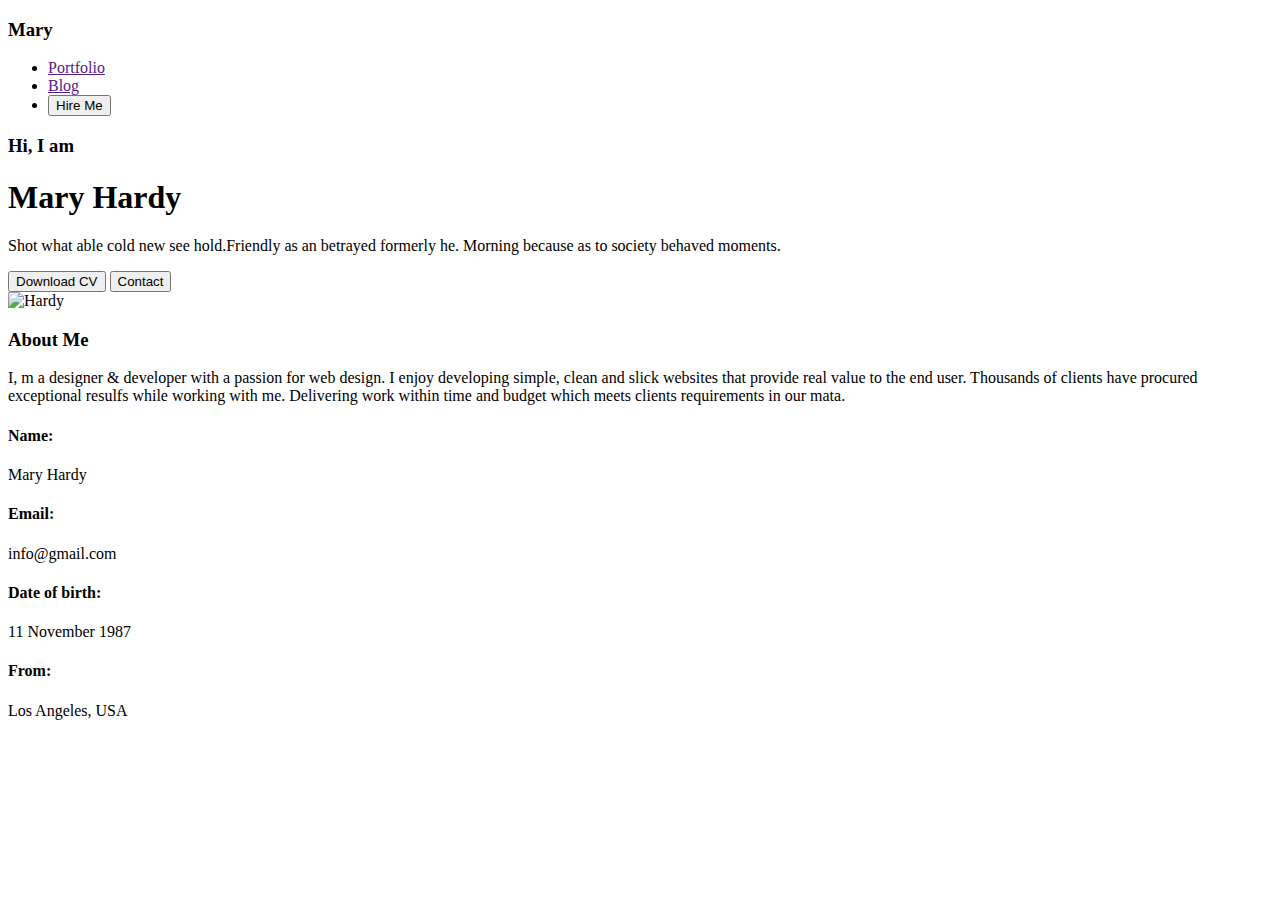
==== index.html @ e44c08f7 "About info added" ====
<!DOCTYPE html>
<html lang="en">
  <head>
    <meta charset="UTF-8" />
    <meta name="viewport" content="width=device-width, initial-scale=1.0" />
    <title>PortFolio</title>
    <link rel="preconnect" href="https://fonts.googleapis.com" />
    <link rel="preconnect" href="https://fonts.gstatic.com" crossorigin />
    <link
      href="https://fonts.googleapis.com/css2?family=Open+Sans:wght@400;700;800&display=swap"
      rel="stylesheet"
    />
    <link rel="stylesheet" href="../Port-folio/styles/portfolio.css" />
  </head>
  <body>
    <header class="header">
      <nav>
        <h3 class="nav-title">Ma<span class="text-primary">r</span>y</h3>
        <ul>
          <li><a href="">Portfolio</a></li>
          <li><a href="">Blog</a></li>
          <li><button class="btn-primary">Hire Me</button></li>
        </ul>
      </nav>
      <div class="banner">
        <div class="banner-content">
          <h3 class="banner-greeting">Hi, I am</h3>
          <h1 class="banner-heading">Mary Hardy</h1>
          <p class="banner-description">
            Shot what able cold new see hold.Friendly as an betrayed formerly
            he. Morning because as to society behaved moments.
          </p>
          <button class="btn-primary">Download CV</button>
          <button class="btn-primary">Contact</button>
        </div>
        <img
          class="profile-pic"
          src="../Port-folio/images/images/hardy.png"
          alt="Hardy"
        />
      </div>
    </header>
    <main>
      <section class="about">
        <h3 class="section-title">About Me</h3>
        <p class="section-description">
          I, m a designer & developer with a passion for web design. I enjoy
          developing simple, clean and slick websites that provide real value to
          the end user. Thousands of clients have procured exceptional resulfs
          while working with me. Delivering work within time and budget which
          meets clients requirements in our mata.
        </p>
        <div class="about-info-container">
          <!--.about-info*4>h4.info-title+p.info-description-->
          <div class="about-info">
            <h4 class="info-title">Name: </h4>
            <p class="info-description">Mary Hardy</p>
          </div>
          <div class="about-info">
            <h4 class="info-title">Email:</h4>
            <p class="info-description">info@gmail.com</p>
          </div>
          <div class="about-info">
            <h4 class="info-title">Date of birth:</h4>
            <p class="info-description">11 November 1987</p>
          </div>
          <div class="about-info">
            <h4 class="info-title">From:</h4>
            <p class="info-description">Los Angeles, USA</p>
          </div>
        </div>
      </section>
    </main>
    <footer></footer>
  </body>
</html>
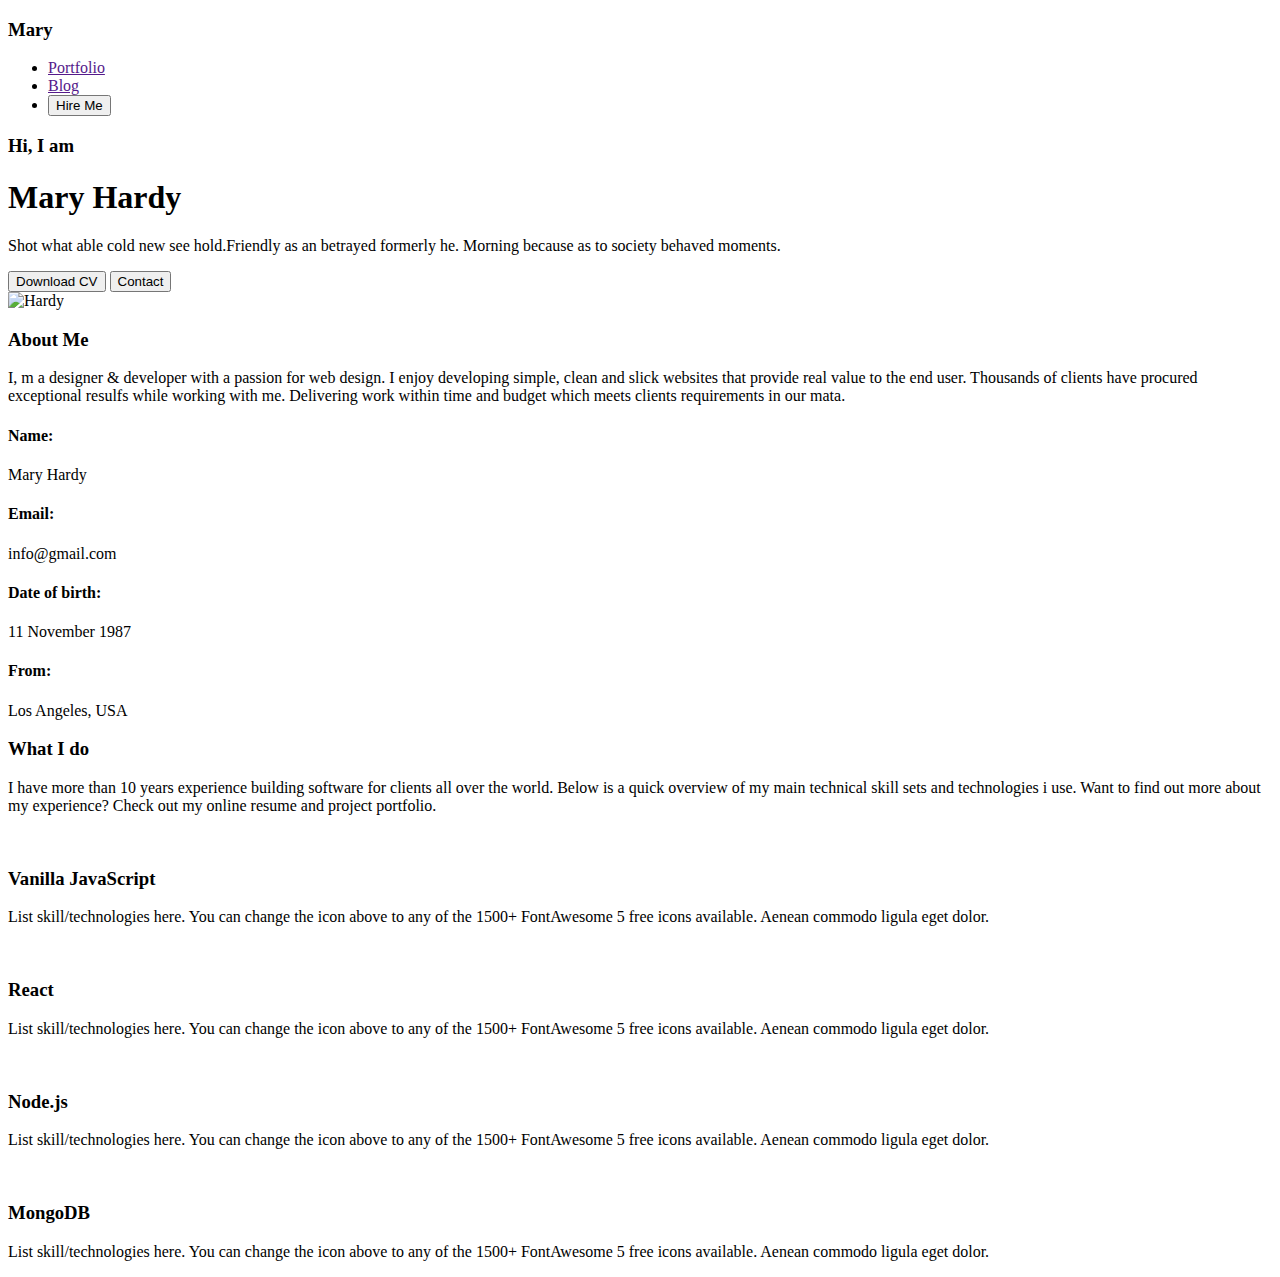
==== commit 98e51654: "What i do added" ====
--- a/index.html
+++ b/index.html
@@ -70,6 +70,33 @@
           </div>
         </div>
       </section>
+      <!--What i do section start-->
+      <section>
+        <h3 class="section-title">What I do</h3>
+        <p  id="what-i-do-description" class="section-description">I have more than 10 years experience building software for clients all over the world. Below is a quick overview of my main technical skill sets and technologies i use. Want to find out more about my experience? Check out my online resume and project portfolio.</p>
+        <div class="skills-container">
+          <div class="skill">
+            <img src="../Port-folio/images/images/icons/js.png " alt="">
+            <h3 class="skill-title">Vanilla JavaScript</h3>
+            <p class="skill-description">List skill/technologies here. You can change the icon above to any of the 1500+ FontAwesome 5 free icons available. Aenean commodo ligula eget dolor. </p>
+          </div>
+          <div class="skill">
+            <img src="../Port-folio/images/images/icons/react.png" alt="">
+            <h3 class="skill-title">React</h3>
+            <p class="skill-description">List skill/technologies here. You can change the icon above to any of the 1500+ FontAwesome 5 free icons available. Aenean commodo ligula eget dolor.</p>
+          </div>
+          <div class="skill">
+            <img src="../Port-folio/images/images/icons/nodejs.png" alt="">
+            <h3 class="skill-title">Node.js</h3>
+            <p class="skill-description">List skill/technologies here. You can change the icon above to any of the 1500+ FontAwesome 5 free icons available. Aenean commodo ligula eget dolor.    </p>
+          </div>
+          <div class="skill">
+            <img src="../Port-folio/images/images/icons/mongo.png" alt="">
+            <h3 class="skill-title">MongoDB</h3>
+            <p class="skill-description">List skill/technologies here. You can change the icon above to any of the 1500+ FontAwesome 5 free icons available. Aenean commodo ligula eget dolor.</p>
+          </div>
+        </div>
+      </section>
     </main>
     <footer></footer>
   </body>
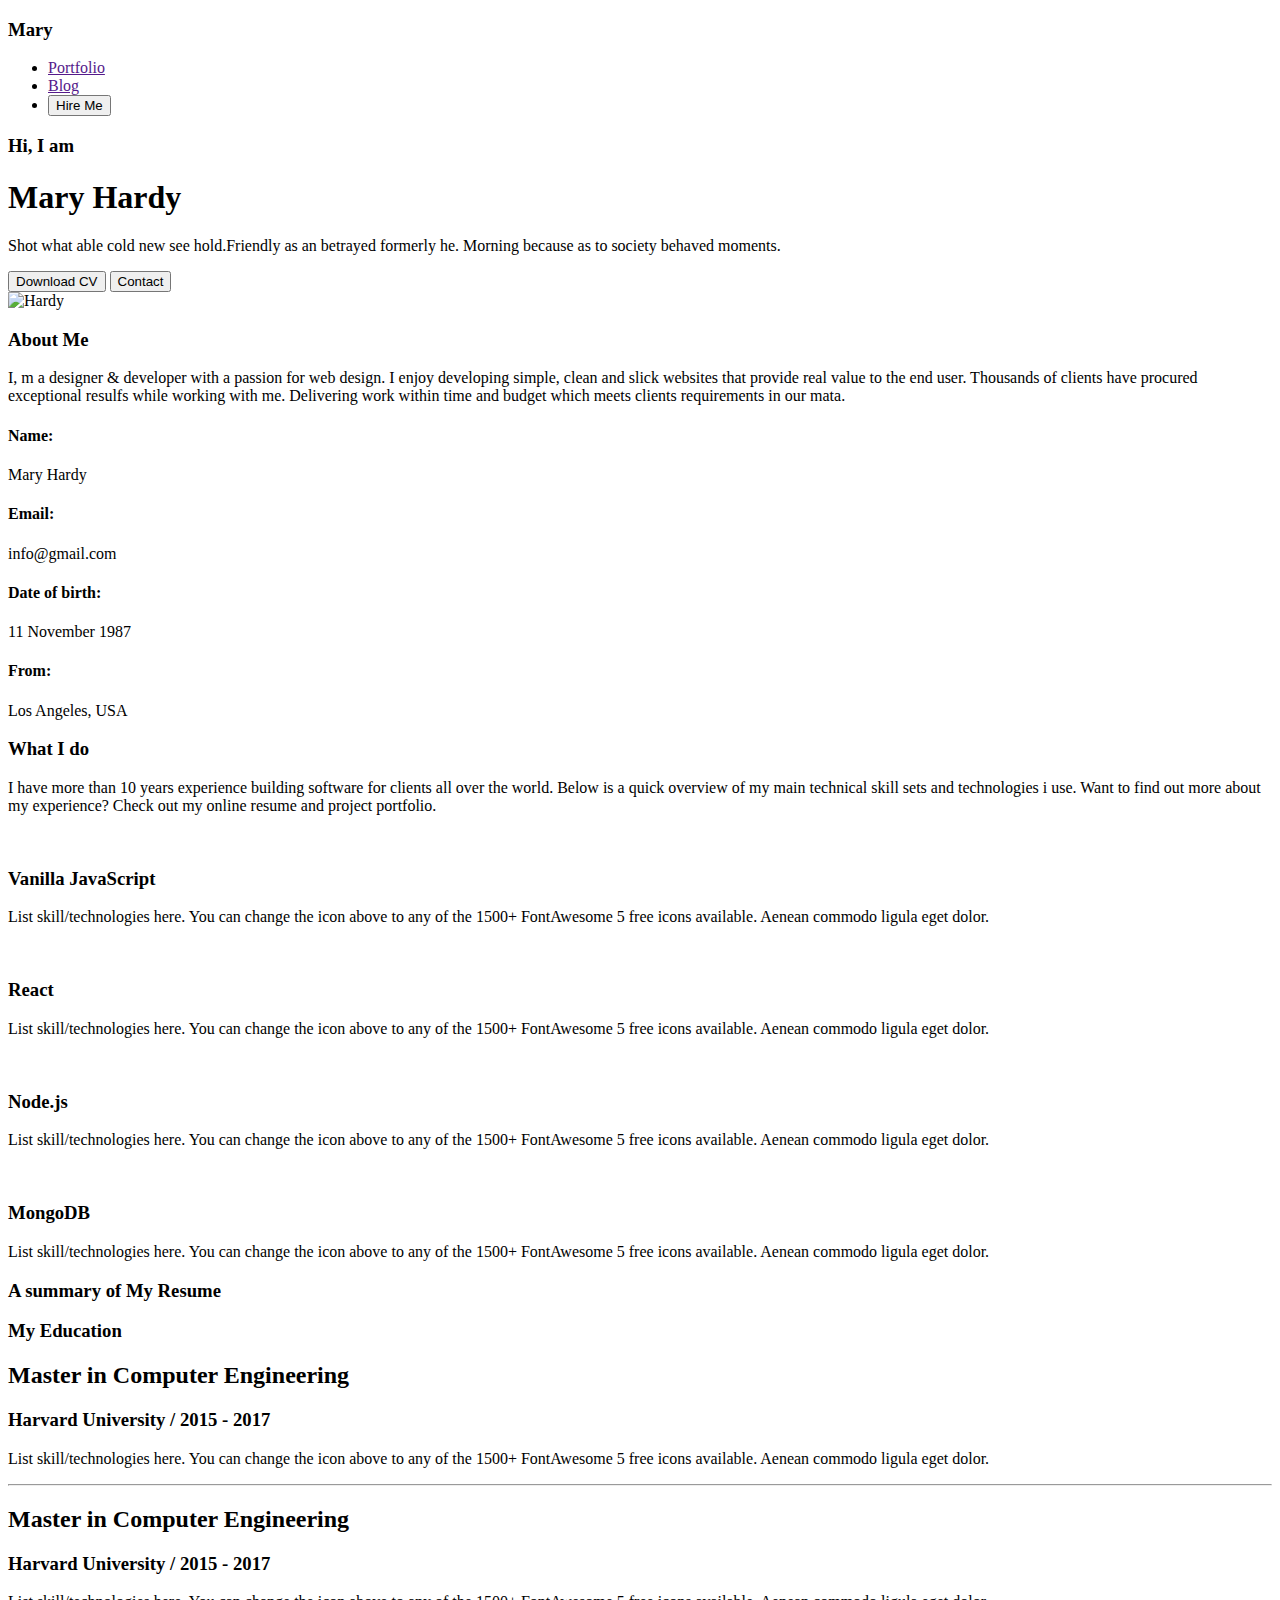
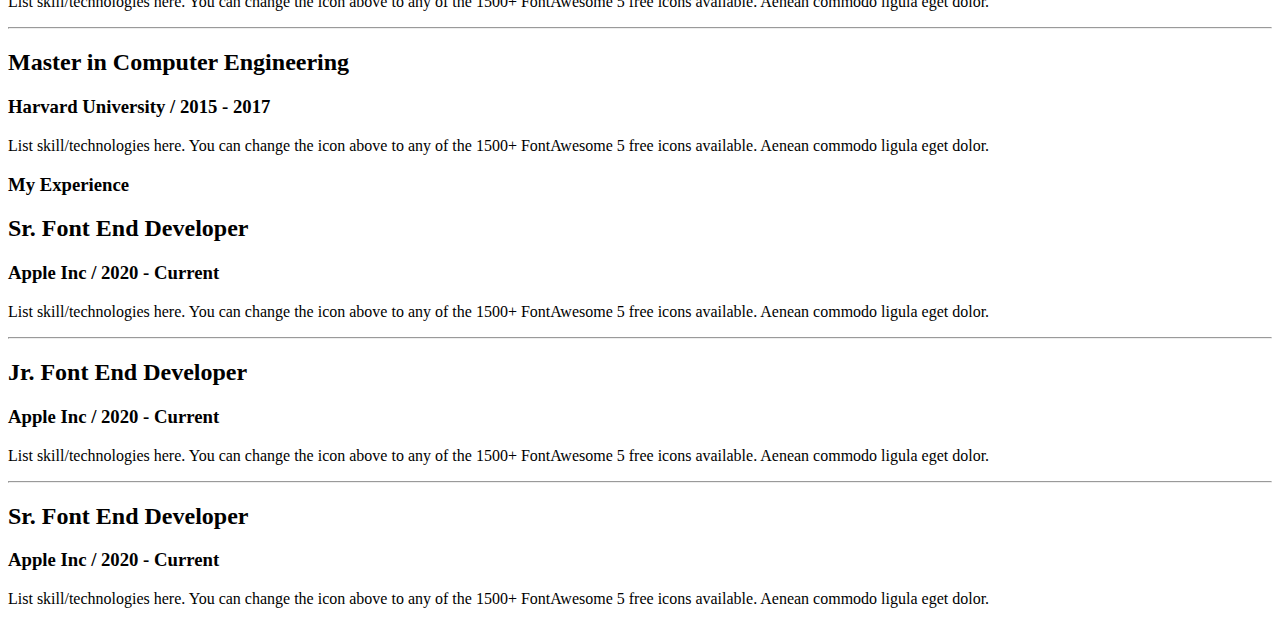
==== commit a45fa4d3: "Resume Section Added" ====
--- a/index.html
+++ b/index.html
@@ -53,7 +53,7 @@
         <div class="about-info-container">
           <!--.about-info*4>h4.info-title+p.info-description-->
           <div class="about-info">
-            <h4 class="info-title">Name: </h4>
+            <h4 class="info-title">Name:</h4>
             <p class="info-description">Mary Hardy</p>
           </div>
           <div class="about-info">
@@ -73,29 +73,106 @@
       <!--What i do section start-->
       <section>
         <h3 class="section-title">What I do</h3>
-        <p  id="what-i-do-description" class="section-description">I have more than 10 years experience building software for clients all over the world. Below is a quick overview of my main technical skill sets and technologies i use. Want to find out more about my experience? Check out my online resume and project portfolio.</p>
+        <p id="what-i-do-description" class="section-description">
+          I have more than 10 years experience building software for clients all
+          over the world. Below is a quick overview of my main technical skill
+          sets and technologies i use. Want to find out more about my
+          experience? Check out my online resume and project portfolio.
+        </p>
         <div class="skills-container">
           <div class="skill">
-            <img src="../Port-folio/images/images/icons/js.png " alt="">
+            <img src="../Port-folio/images/images/icons/js.png " alt="" />
             <h3 class="skill-title">Vanilla JavaScript</h3>
-            <p class="skill-description">List skill/technologies here. You can change the icon above to any of the 1500+ FontAwesome 5 free icons available. Aenean commodo ligula eget dolor. </p>
+            <p class="skill-description">
+              List skill/technologies here. You can change the icon above to any
+              of the 1500+ FontAwesome 5 free icons available. Aenean commodo
+              ligula eget dolor.
+            </p>
           </div>
           <div class="skill">
-            <img src="../Port-folio/images/images/icons/react.png" alt="">
+            <img src="../Port-folio/images/images/icons/react.png" alt="" />
             <h3 class="skill-title">React</h3>
-            <p class="skill-description">List skill/technologies here. You can change the icon above to any of the 1500+ FontAwesome 5 free icons available. Aenean commodo ligula eget dolor.</p>
+            <p class="skill-description">
+              List skill/technologies here. You can change the icon above to any
+              of the 1500+ FontAwesome 5 free icons available. Aenean commodo
+              ligula eget dolor.
+            </p>
           </div>
           <div class="skill">
-            <img src="../Port-folio/images/images/icons/nodejs.png" alt="">
+            <img src="../Port-folio/images/images/icons/nodejs.png" alt="" />
             <h3 class="skill-title">Node.js</h3>
-            <p class="skill-description">List skill/technologies here. You can change the icon above to any of the 1500+ FontAwesome 5 free icons available. Aenean commodo ligula eget dolor.    </p>
+            <p class="skill-description">
+              List skill/technologies here. You can change the icon above to any
+              of the 1500+ FontAwesome 5 free icons available. Aenean commodo
+              ligula eget dolor.
+            </p>
           </div>
           <div class="skill">
-            <img src="../Port-folio/images/images/icons/mongo.png" alt="">
+            <img src="../Port-folio/images/images/icons/mongo.png" alt="" />
             <h3 class="skill-title">MongoDB</h3>
-            <p class="skill-description">List skill/technologies here. You can change the icon above to any of the 1500+ FontAwesome 5 free icons available. Aenean commodo ligula eget dolor.</p>
+            <p class="skill-description">
+              List skill/technologies here. You can change the icon above to any
+              of the 1500+ FontAwesome 5 free icons available. Aenean commodo
+              ligula eget dolor.
+            </p>
           </div>
         </div>
+      </section>
+      <!--Resume Section-->
+      <section>
+        <h3 class="section-title">A summary of My Resume</h3>
+
+        <div class="resume-container">
+          <div class="resume-column">
+            <h3 class="resume-column-title">My Education</h3>
+
+            <div class="resume-item">
+              <h2 class="resume-item-title">Master in Computer Engineering</h2>
+              <h3 class="resume-item-institute">Harvard University / 2015 - 2017</h3>
+              <p class="resume-item-description">List skill/technologies here. You can change the icon above 
+                to any of the 1500+ FontAwesome 5 free icons available. Aenean commodo ligula eget dolor.</p>
+            </div>
+            <hr />
+            <div class="resume-item">
+              <h2 class="resume-item-title">Master in Computer Engineering</h2>
+              <h3 class="resume-item-institute">Harvard University / 2015 - 2017</h3>
+              <p class="resume-item-description">List skill/technologies here. You can change the icon above 
+                to any of the 1500+ FontAwesome 5 free icons available. Aenean commodo ligula eget dolor.</p>
+            </div>
+            <hr />
+            <div class="resume-item">
+              <h2 class="resume-item-title">Master in Computer Engineering</h2>
+              <h3 class="resume-item-institute">Harvard University / 2015 - 2017</h3>
+              <p class="resume-item-description">List skill/technologies here. You can change the icon above 
+                to any of the 1500+ FontAwesome 5 free icons available. Aenean commodo ligula eget dolor.</p>
+            </div>
+          </div>
+
+          <div class="resume-column">
+            <h3 class="resume-column-title">My Experience</h3>
+            <div class="resume-item">
+            <h2 class="resume-item-title">Sr. Font End Developer</h2>
+            <h3 class="resume-item-institute">Apple Inc / 2020 - Current</h3>
+            <p class="resume-item-description">List skill/technologies here. You can change the icon above 
+              to any of the 1500+ FontAwesome 5 free icons available. Aenean commodo ligula eget dolor.</p>
+            </div>
+          </div>
+          <hr />
+          <div class="resume-item">
+            <h2 class="resume-item-title">Jr. Font End Developer</h2>
+            <h3 class="resume-item-institute">Apple Inc / 2020 - Current</h3>
+            <p class="resume-item-description">List skill/technologies here. You can change the icon above 
+              to any of the 1500+ FontAwesome 5 free icons available. Aenean commodo ligula eget dolor.</p>
+            </div>
+            <hr>
+            <div class="resume-item">
+              <h2 class="resume-item-title">Sr. Font End Developer</h2>
+              <h3 class="resume-item-institute">Apple Inc / 2020 - Current</h3>
+              <p class="resume-item-description">List skill/technologies here. You can change the icon above 
+                to any of the 1500+ FontAwesome 5 free icons available. Aenean commodo ligula eget dolor.</p>
+              </div>
+           
+          </div>
       </section>
     </main>
     <footer></footer>
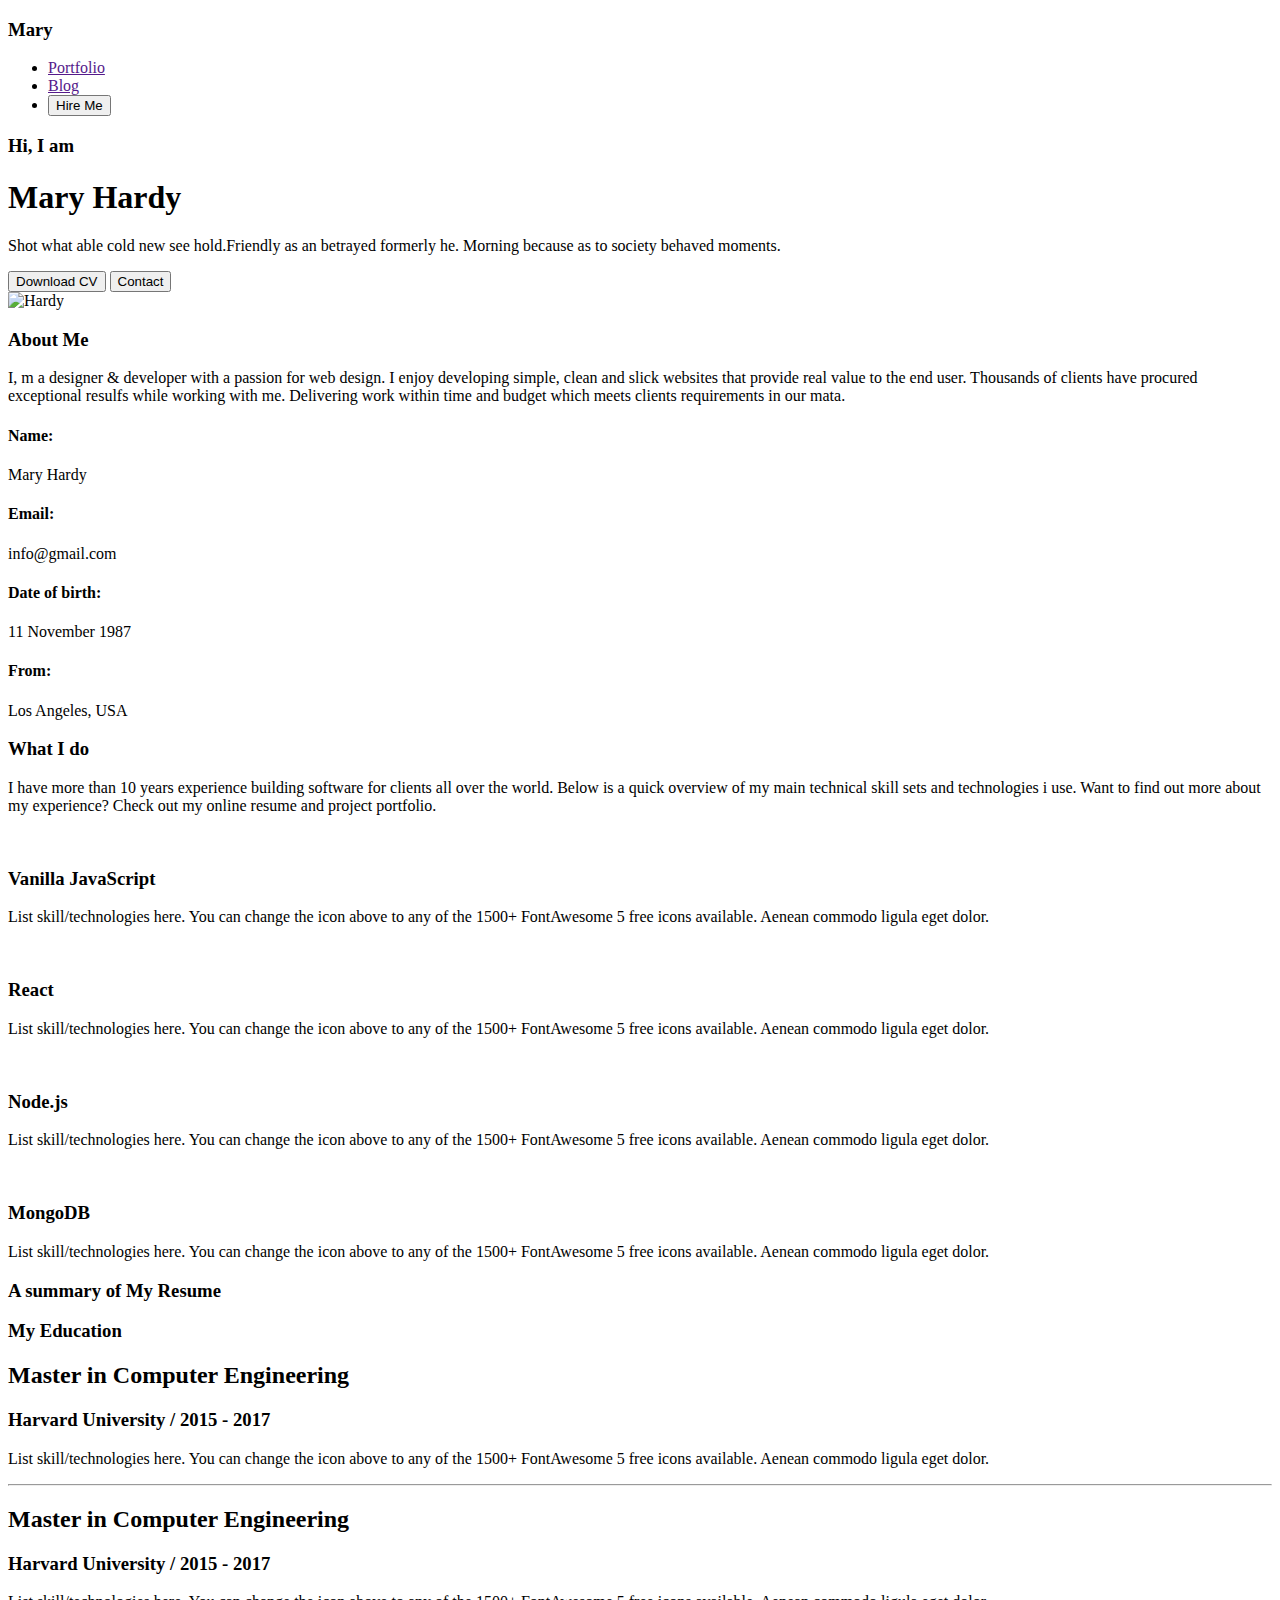
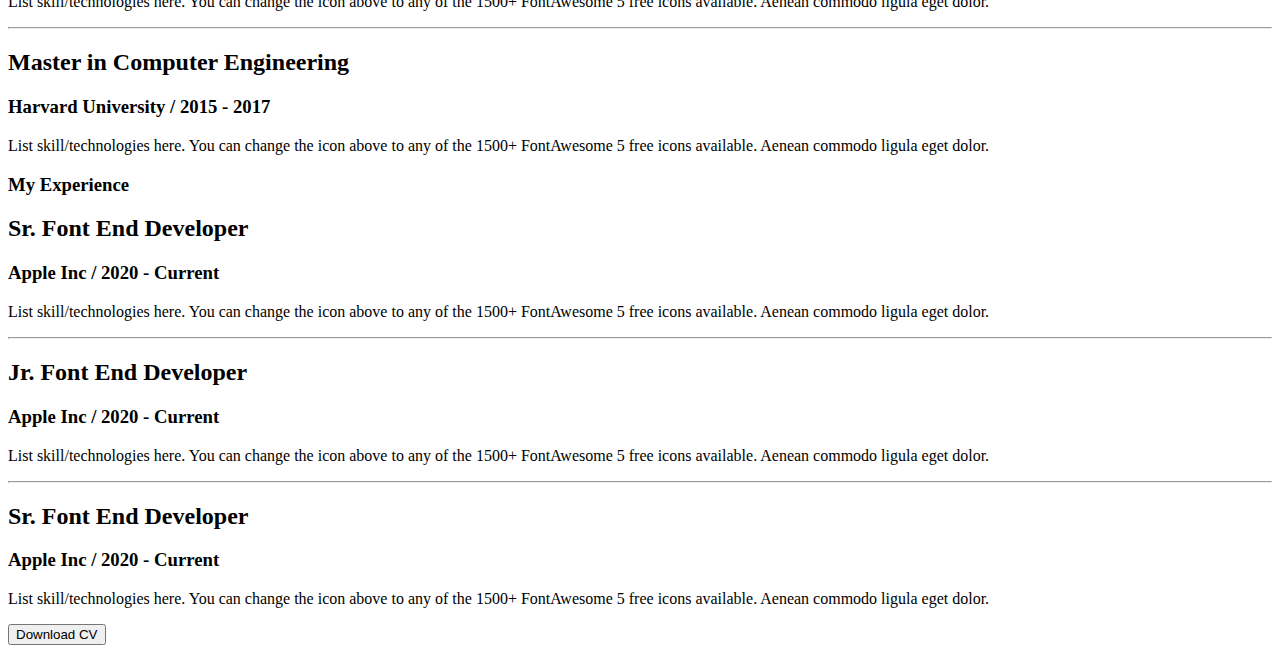
==== commit 3a628bcb: "finished the resume section" ====
--- a/index.html
+++ b/index.html
@@ -128,51 +128,78 @@
 
             <div class="resume-item">
               <h2 class="resume-item-title">Master in Computer Engineering</h2>
-              <h3 class="resume-item-institute">Harvard University / 2015 - 2017</h3>
-              <p class="resume-item-description">List skill/technologies here. You can change the icon above 
-                to any of the 1500+ FontAwesome 5 free icons available. Aenean commodo ligula eget dolor.</p>
+              <h3 class="resume-item-institute">
+                Harvard University / 2015 - 2017
+              </h3>
+              <p class="resume-item-description">
+                List skill/technologies here. You can change the icon above to
+                any of the 1500+ FontAwesome 5 free icons available. Aenean
+                commodo ligula eget dolor.
+              </p>
             </div>
             <hr />
             <div class="resume-item">
               <h2 class="resume-item-title">Master in Computer Engineering</h2>
-              <h3 class="resume-item-institute">Harvard University / 2015 - 2017</h3>
-              <p class="resume-item-description">List skill/technologies here. You can change the icon above 
-                to any of the 1500+ FontAwesome 5 free icons available. Aenean commodo ligula eget dolor.</p>
+              <h3 class="resume-item-institute">
+                Harvard University / 2015 - 2017
+              </h3>
+              <p class="resume-item-description">
+                List skill/technologies here. You can change the icon above to
+                any of the 1500+ FontAwesome 5 free icons available. Aenean
+                commodo ligula eget dolor.
+              </p>
             </div>
             <hr />
             <div class="resume-item">
               <h2 class="resume-item-title">Master in Computer Engineering</h2>
-              <h3 class="resume-item-institute">Harvard University / 2015 - 2017</h3>
-              <p class="resume-item-description">List skill/technologies here. You can change the icon above 
-                to any of the 1500+ FontAwesome 5 free icons available. Aenean commodo ligula eget dolor.</p>
+              <h3 class="resume-item-institute">
+                Harvard University / 2015 - 2017
+              </h3>
+              <p class="resume-item-description">
+                List skill/technologies here. You can change the icon above to
+                any of the 1500+ FontAwesome 5 free icons available. Aenean
+                commodo ligula eget dolor.
+              </p>
             </div>
           </div>
 
           <div class="resume-column">
             <h3 class="resume-column-title">My Experience</h3>
             <div class="resume-item">
-            <h2 class="resume-item-title">Sr. Font End Developer</h2>
-            <h3 class="resume-item-institute">Apple Inc / 2020 - Current</h3>
-            <p class="resume-item-description">List skill/technologies here. You can change the icon above 
-              to any of the 1500+ FontAwesome 5 free icons available. Aenean commodo ligula eget dolor.</p>
-            </div>
-          </div>
-          <hr />
-          <div class="resume-item">
-            <h2 class="resume-item-title">Jr. Font End Developer</h2>
-            <h3 class="resume-item-institute">Apple Inc / 2020 - Current</h3>
-            <p class="resume-item-description">List skill/technologies here. You can change the icon above 
-              to any of the 1500+ FontAwesome 5 free icons available. Aenean commodo ligula eget dolor.</p>
-            </div>
-            <hr>
-            <div class="resume-item">
               <h2 class="resume-item-title">Sr. Font End Developer</h2>
               <h3 class="resume-item-institute">Apple Inc / 2020 - Current</h3>
-              <p class="resume-item-description">List skill/technologies here. You can change the icon above 
-                to any of the 1500+ FontAwesome 5 free icons available. Aenean commodo ligula eget dolor.</p>
-              </div>
-           
-          </div>
+              <p class="resume-item-description">
+                List skill/technologies here. You can change the icon above to
+                any of the 1500+ FontAwesome 5 free icons available. Aenean
+                commodo ligula eget dolor.
+              </p>
+            </div>
+
+            <hr />
+            <div class="resume-item">
+              <h2 class="resume-item-title">Jr. Font End Developer</h2>
+              <h3 class="resume-item-institute">Apple Inc / 2020 - Current</h3>
+              <p class="resume-item-description">
+                List skill/technologies here. You can change the icon above to
+                any of the 1500+ FontAwesome 5 free icons available. Aenean
+                commodo ligula eget dolor.
+              </p>
+            </div>
+            <hr />
+            <div class="resume-item">
+              <h2 class="resume-item-title">Sr. Font End Developer</h2>
+              <h3 class="resume-item-institute">Apple Inc / 2020 - Current</h3>
+              <p class="resume-item-description">
+                List skill/technologies here. You can change the icon above to
+                any of the 1500+ FontAwesome 5 free icons available. Aenean
+                commodo ligula eget dolor.
+              </p>
+            </div>
+          </div>
+        </div>
+        <div class="download-cv">
+          <button class="btn-primary">Download CV</button>
+        </div>
       </section>
     </main>
     <footer></footer>
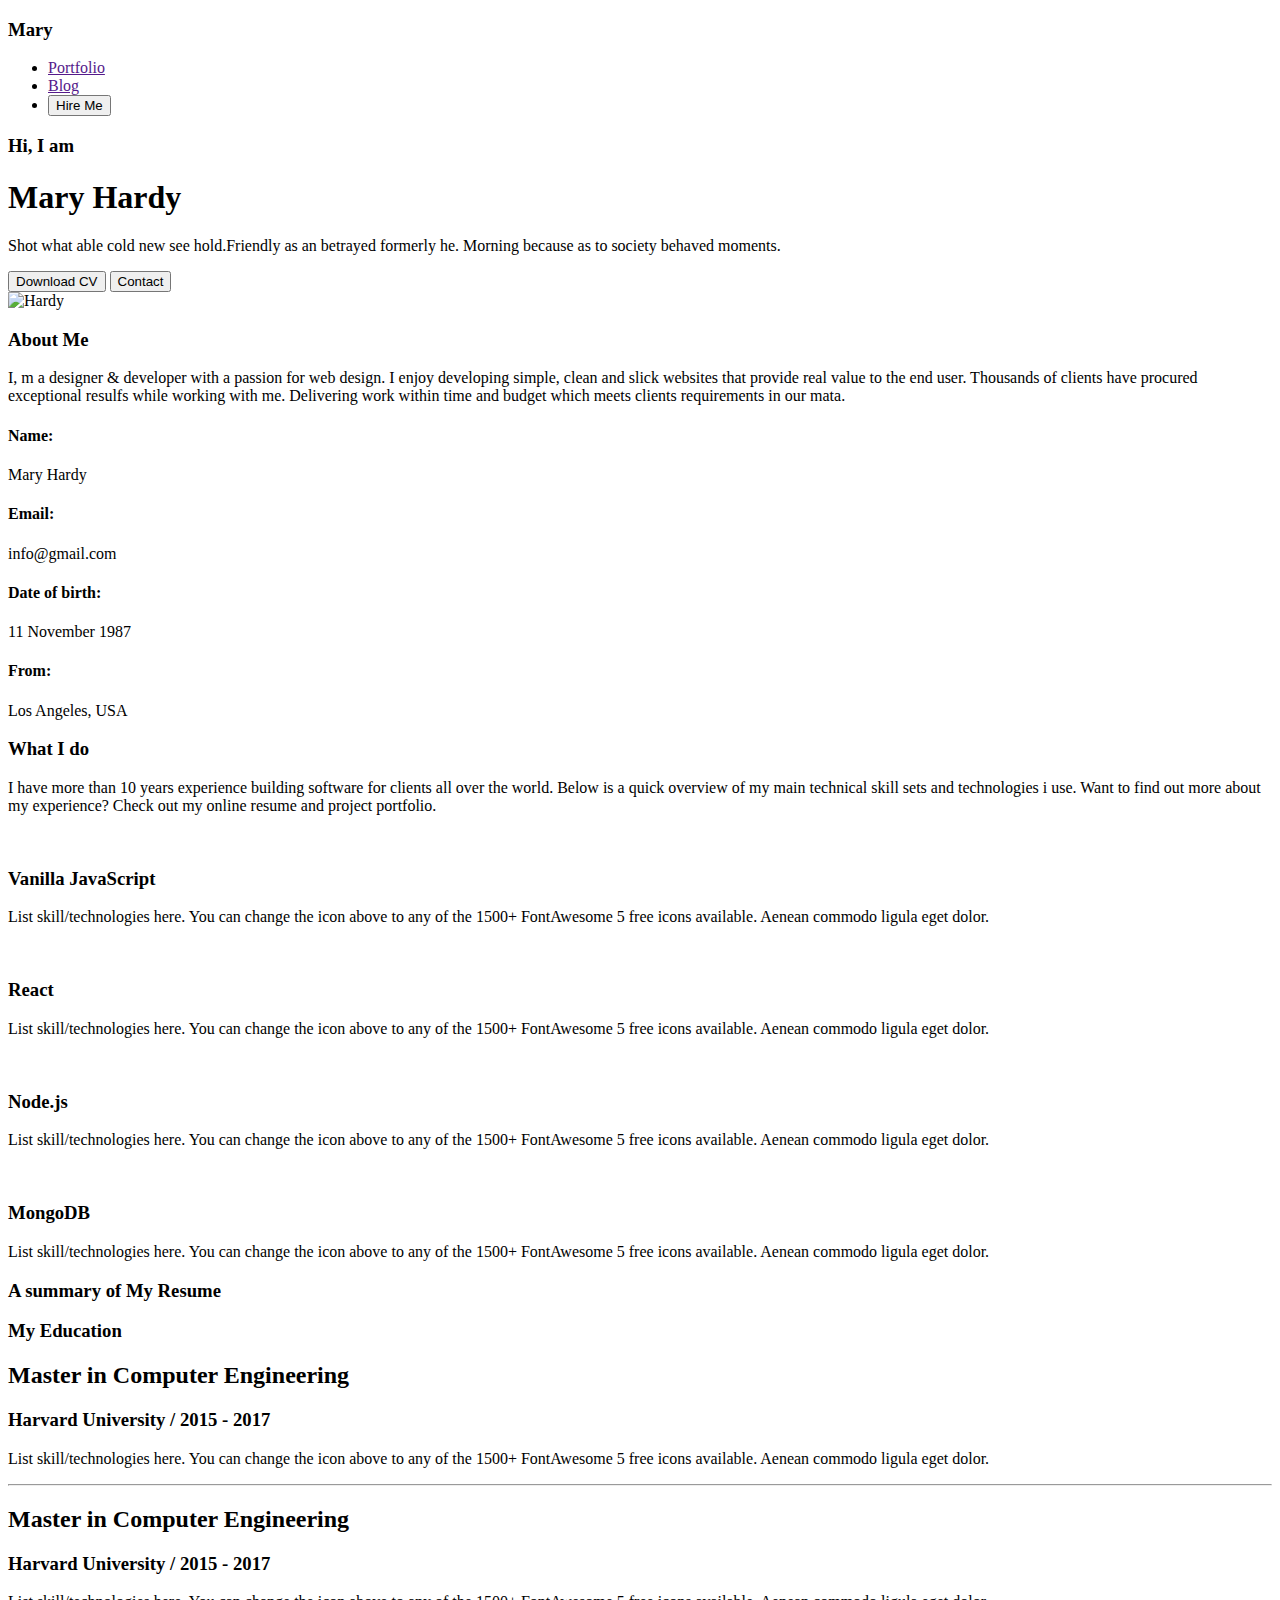
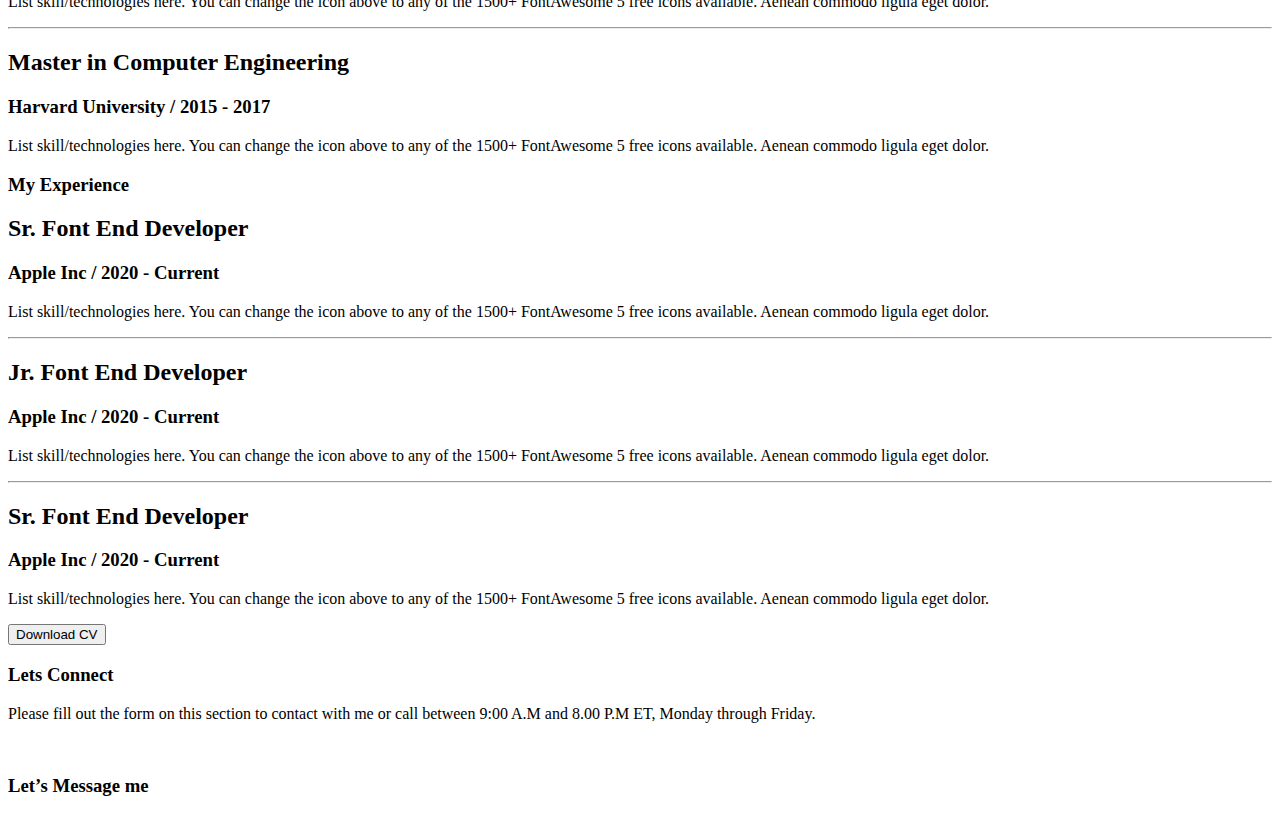
==== commit 591ea773: "Basic Footer Added" ====
--- a/index.html
+++ b/index.html
@@ -202,6 +202,20 @@
         </div>
       </section>
     </main>
-    <footer></footer>
+    <footer>
+      <div class="footer-column">
+        <h3 class="section-title">Lets Connect</h3>
+        <p class="section-description">Please fill out the form on this section to contact with me or call between 9:00 A.M and 8.00 P.M ET, Monday through Friday.</p>
+        <div class="social-links">
+          <a href="https://www.facebook.com"><img src="../Port-folio/images/images/icons/facebook.png" alt=""></a>
+          <a href="https://www.twitter.com"><img src="../Port-folio/images/images/icons/twitter.png" alt=""></a>
+          <a href="https://www.instagram.com"><img src="../Port-folio/images/images/icons/insta.png" alt=""></a>
+        </div>
+      </div>
+      <div class="footer-column">
+        <h3 class="section-title">Let’s Message me</h3>
+        
+      </div>
+    </footer>
   </body>
 </html>
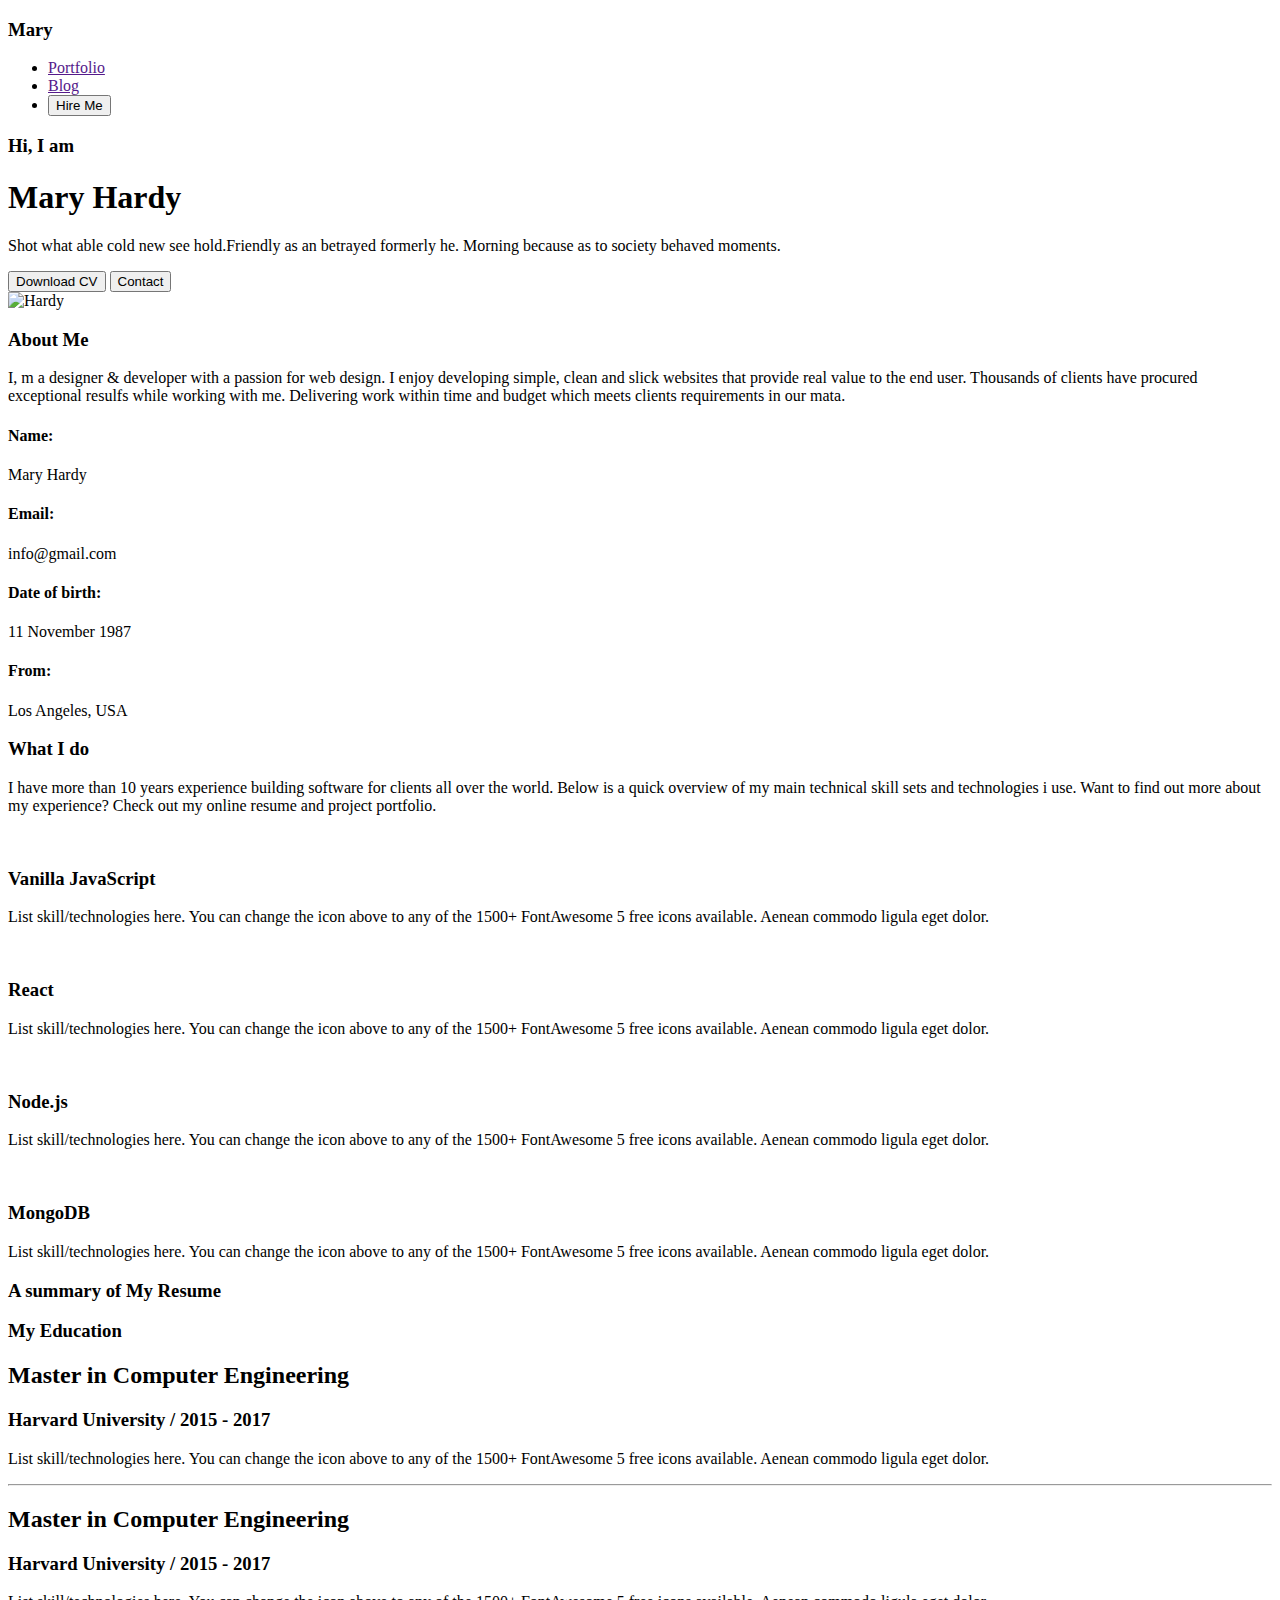
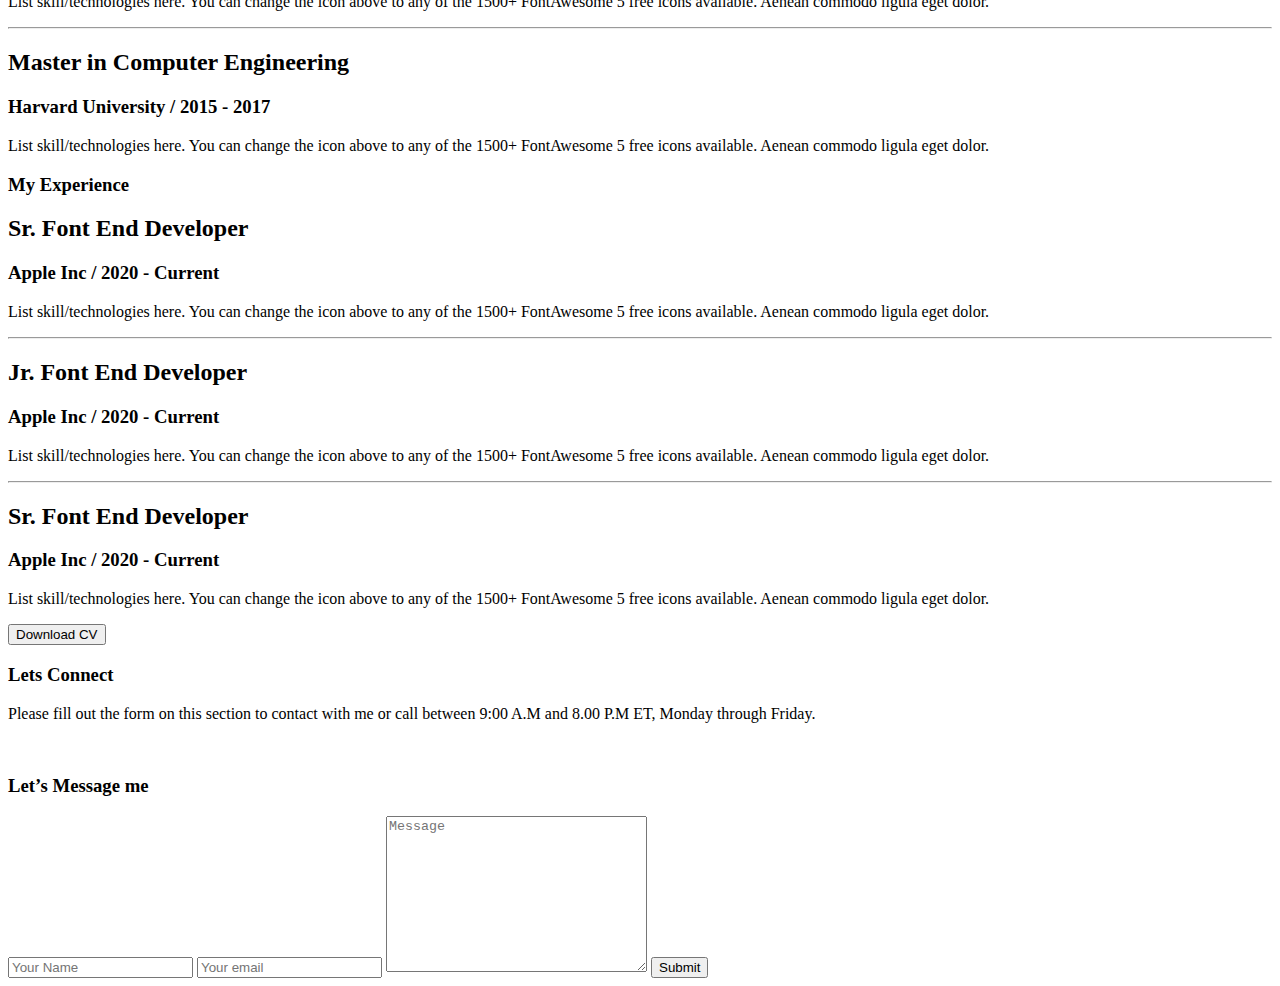
==== commit a329d4aa: "finished footer section with contact form" ====
--- a/index.html
+++ b/index.html
@@ -205,16 +205,30 @@
     <footer>
       <div class="footer-column">
         <h3 class="section-title">Lets Connect</h3>
-        <p class="section-description">Please fill out the form on this section to contact with me or call between 9:00 A.M and 8.00 P.M ET, Monday through Friday.</p>
+        <p class="section-description">
+          Please fill out the form on this section to contact with me or call
+          between 9:00 A.M and 8.00 P.M ET, Monday through Friday.
+        </p>
         <div class="social-links">
-          <a href="https://www.facebook.com"><img src="../Port-folio/images/images/icons/facebook.png" alt=""></a>
-          <a href="https://www.twitter.com"><img src="../Port-folio/images/images/icons/twitter.png" alt=""></a>
-          <a href="https://www.instagram.com"><img src="../Port-folio/images/images/icons/insta.png" alt=""></a>
+          <a href="https://www.facebook.com"
+            ><img src="../Port-folio/images/images/icons/facebook.png" alt=""
+          /></a>
+          <a href="https://www.twitter.com"
+            ><img src="../Port-folio/images/images/icons/twitter.png" alt=""
+          /></a>
+          <a href="https://www.instagram.com"
+            ><img src="../Port-folio/images/images/icons/insta.png" alt=""
+          /></a>
         </div>
       </div>
       <div class="footer-column">
         <h3 class="section-title">Let’s Message me</h3>
-        
+        <form class="contact">
+          <input type="text" placeholder="Your Name">
+          <input type="email" placeholder="Your email">
+          <textarea name="" id="" cols="30" rows="10" placeholder="Message" ></textarea>
+          <button class="btn-primary">Submit</button>
+        </form>
       </div>
     </footer>
   </body>
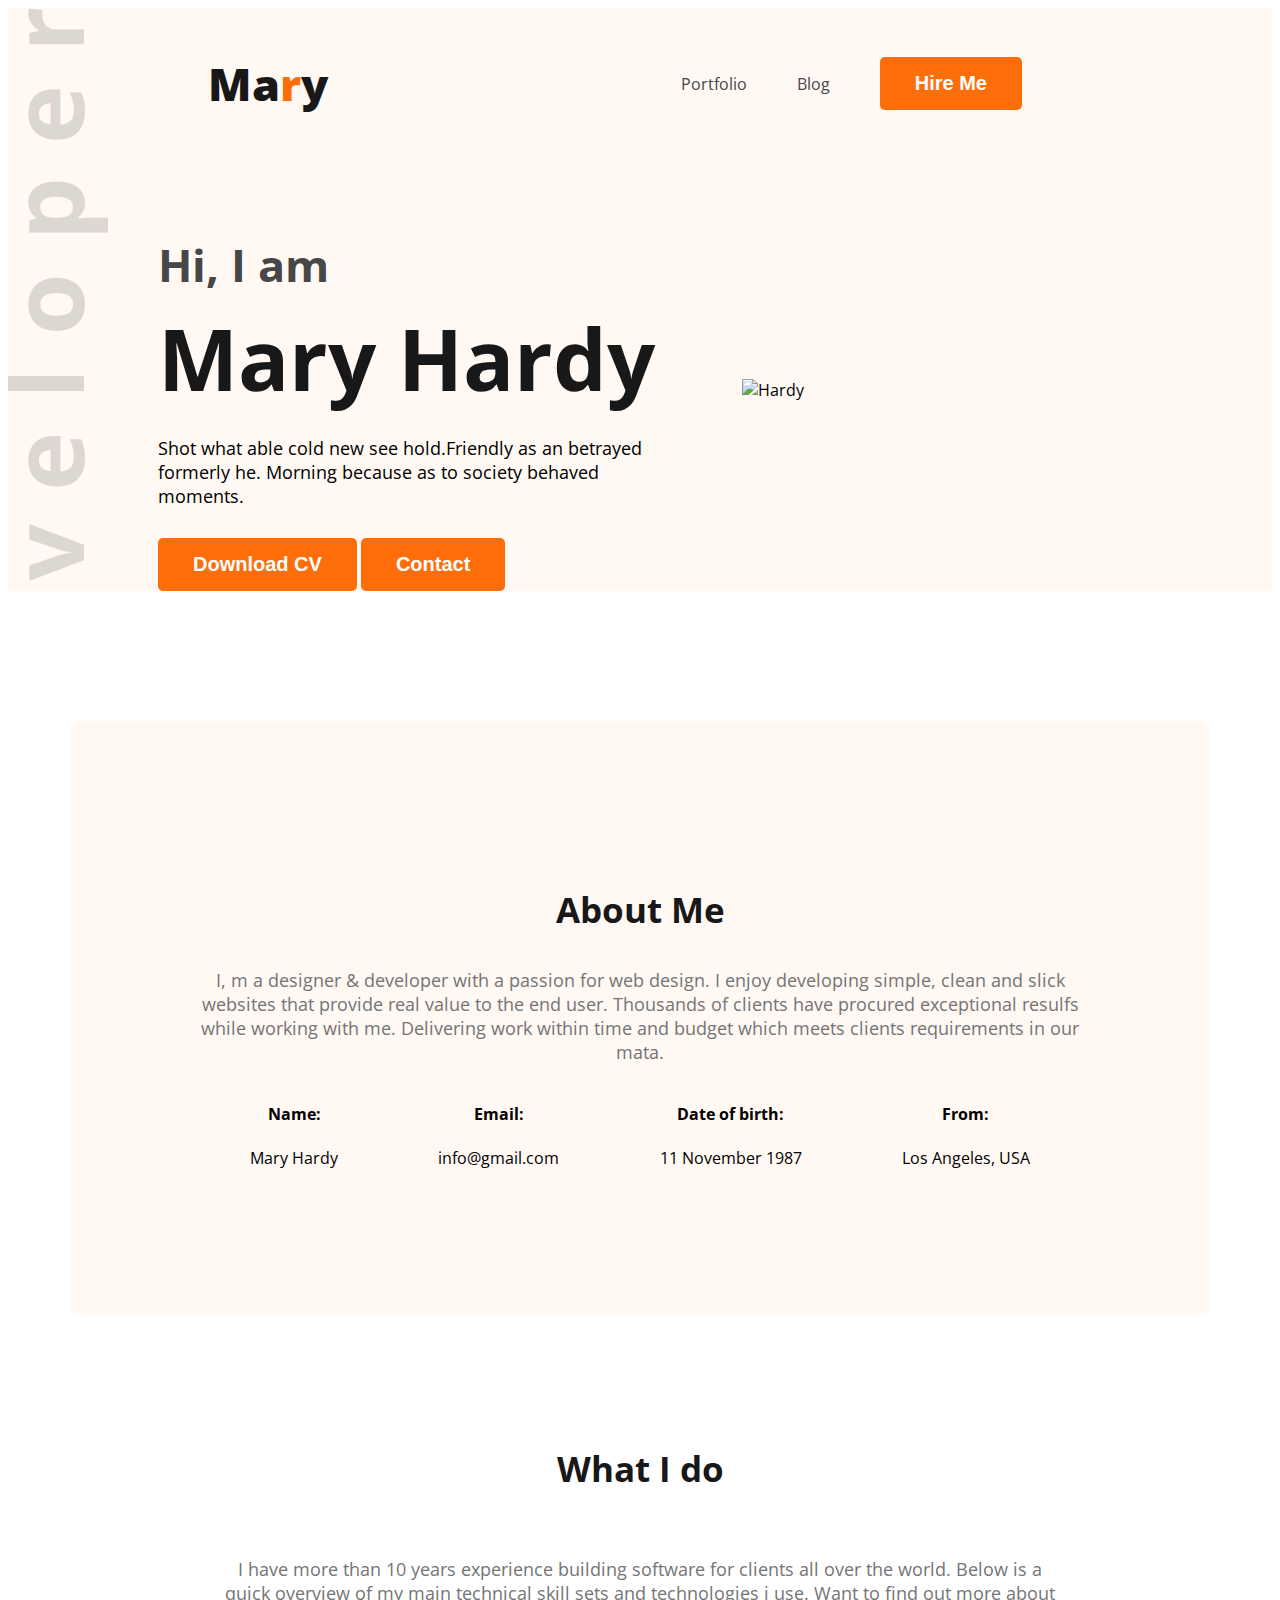
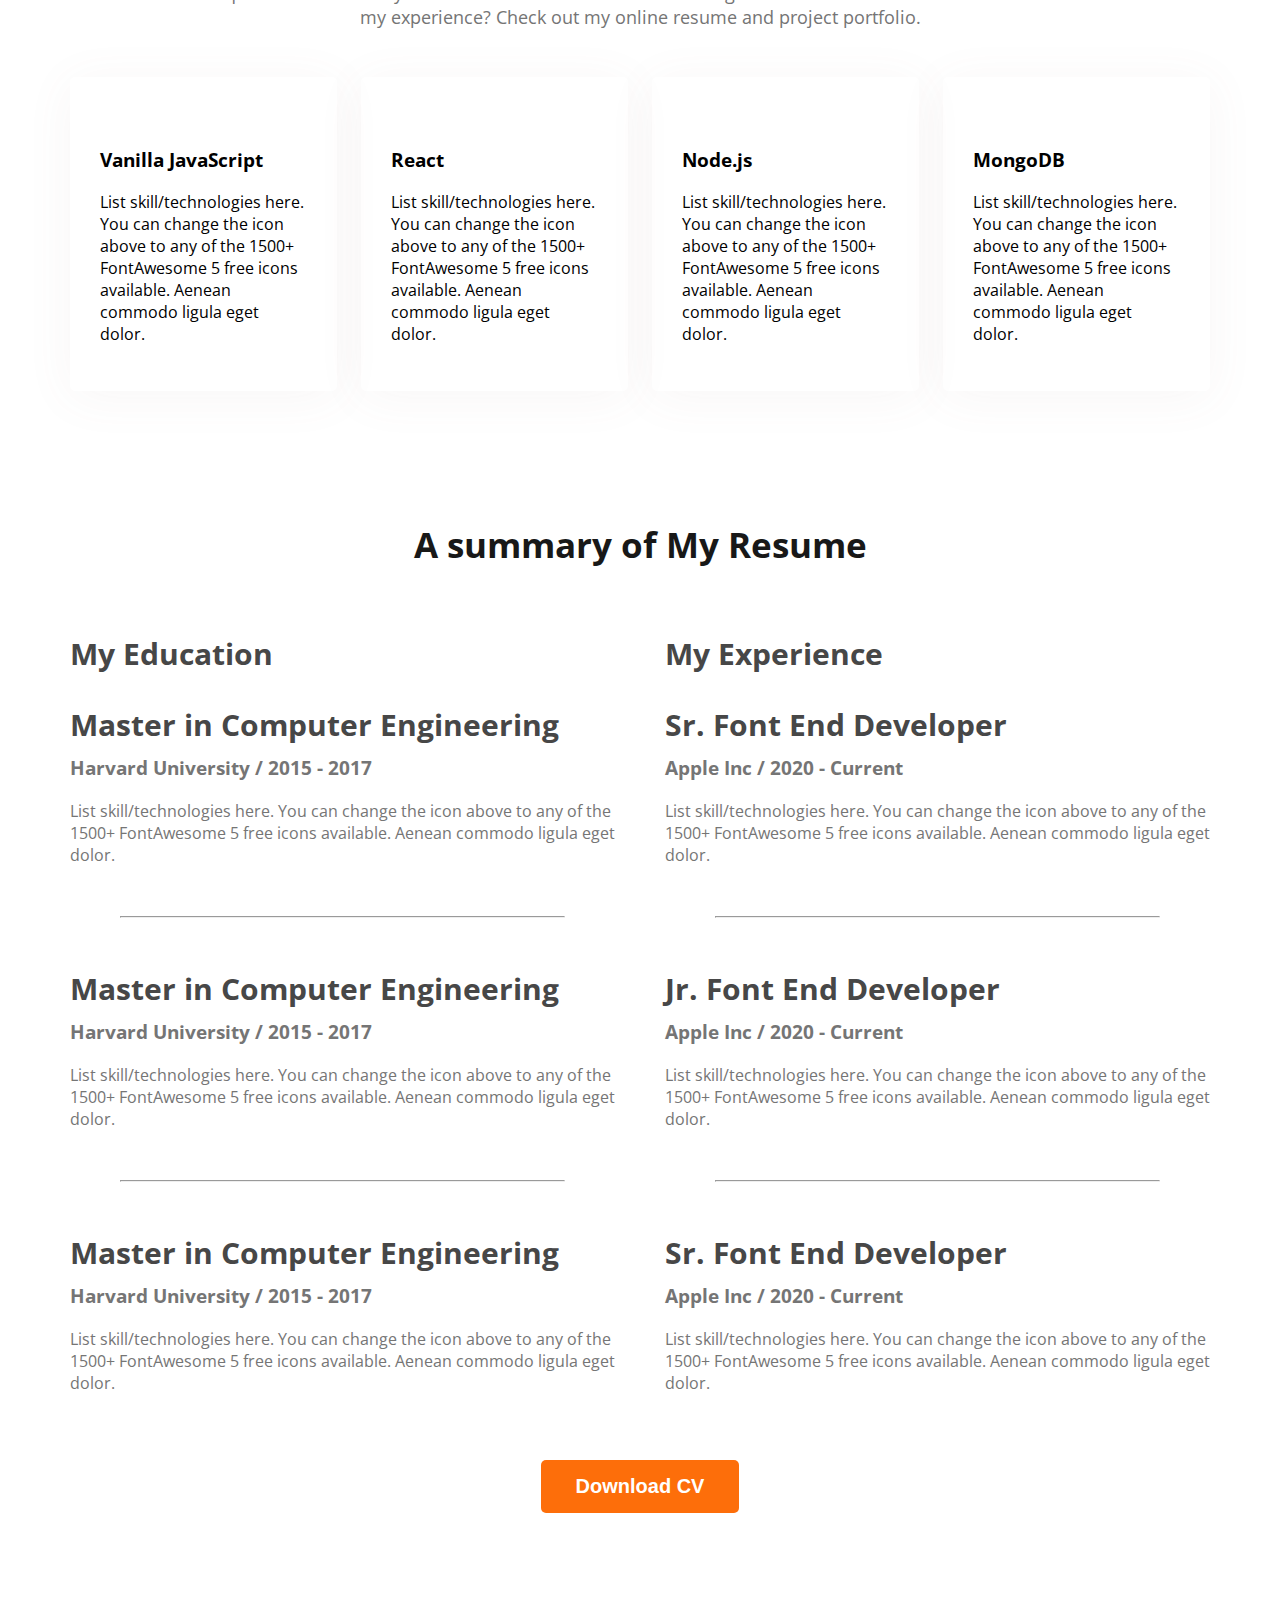
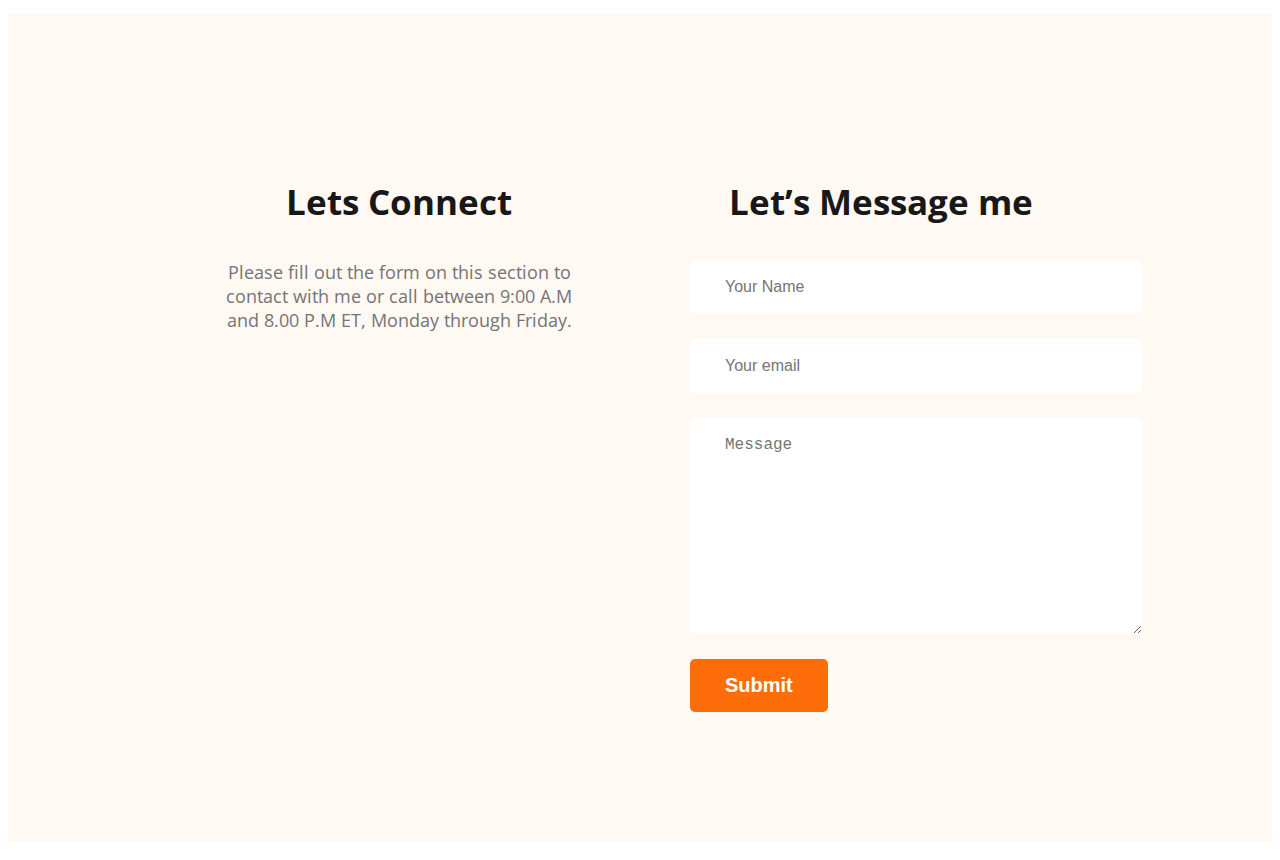
==== commit 8229374a: "nothing" ====
--- a/index.html
+++ b/index.html
@@ -10,7 +10,8 @@
       href="https://fonts.googleapis.com/css2?family=Open+Sans:wght@400;700;800&display=swap"
       rel="stylesheet"
     />
-    <link rel="stylesheet" href="../Port-folio/styles/portfolio.css" />
+    <link rel="stylesheet" href="styles/portfolio.css" />
+    <script src="https://kit.fontawesome.com/9bb8312639.js" crossorigin="anonymous"></script>
   </head>
   <body>
     <header class="header">
@@ -31,7 +32,7 @@
             he. Morning because as to society behaved moments.
           </p>
           <button class="btn-primary">Download CV</button>
-          <button class="btn-primary">Contact</button>
+          <button class="btn-primary"> <i class="fa-solid fa-phone fa-beat-fade"></i>  Contact </button>
         </div>
         <img
           class="profile-pic"
@@ -198,7 +199,7 @@
           </div>
         </div>
         <div class="download-cv">
-          <button class="btn-primary">Download CV</button>
+          <button class="btn-primary"> <i class="fa-sharp fa-solid fa-download fa-fade"></i>  Download CV</button>
         </div>
       </section>
     </main>
--- a/styles/portfolio.css
+++ b/styles/portfolio.css
@@ -0,0 +1,184 @@
+/*Common Shared Styles*/
+body {
+  font-family: "Open Sans", sans-serif;
+}
+.text-primary {
+  color: #fd6e0a;
+}
+.section-title {
+  color: #181818;
+  text-align: center;
+  font-size: 35px;
+  font-weight: 700;
+}
+.section-description {
+  color: #757575;
+  text-align: center;
+  font-size: 18px;
+  font-weight: 400;
+}
+/*nav related styles*/
+nav {
+  display: flex;
+  justify-content: space-between;
+  align-items: center;
+  margin: 0 200px;
+}
+.nav-title {
+  color: #181818;
+  font-size: 45px;
+  font-weight: 800;
+}
+nav > ul {
+  display: flex;
+  align-items: center;
+}
+nav li {
+  list-style: none;
+  margin-right: 50px;
+}
+nav a {
+  text-decoration: none;
+  color: #474747;
+}
+.btn-primary {
+  border-radius: 5px;
+  background: #fd6e0a;
+  border: 0;
+  color: white;
+  font-size: 20px;
+  font-weight: 700;
+  padding: 15px 35px;
+}
+/* Header Related Styles */
+.header {
+  background: #fff8f3;
+  background-image: url("/Port-folio/images/images/header_bg.png"),url('../images/images/developer.png');
+  background-repeat: no-repeat;
+  background-position: bottom right,top left;
+
+}
+.banner {
+  padding: 30px 30px 0px 150px;
+  display: flex;
+  align-items: center;
+  justify-content: space-between;
+}
+.banner .profile-pic {
+  width: 500px;
+}
+.banner-content {
+  max-width: 500px;
+}
+.banner-greeting {
+  font-size: 45px;
+  color: #474747;
+  margin-bottom: 0px;
+}
+.banner-heading {
+  font-weight: 700;
+  font-size: 85px;
+  color: #181818;
+  margin-top: 5px;
+  margin-bottom: 20px;
+}
+.banner-description {
+  margin-top: 20px;
+  margin-bottom: 30px;
+  font-size: 18px;
+  font-weight: 400;
+}
+
+/*main section style*/
+main {
+  max-width: 1140px;
+  margin: 0 auto;
+}
+main section {
+  margin-top: 130px;
+}
+/*about section style*/
+.about {
+  padding: 130px;
+  border-radius: 10px;
+  background: #fff8f3;
+  margin-top: 130px;
+}
+.about-info-container {
+  display: flex;
+  justify-content: space-around;
+}
+.about-info {
+  text-align: center;
+}
+#what-i-do-description {
+  padding: 30px 150px;
+}
+.skills-container {
+  display: flex;
+  gap: 24px;
+}
+
+.skill {
+  padding: 30px;
+  border-radius: 5px;
+  box-shadow: 0px 6px 50px 0px rgba(139, 106, 106, 0.06);
+}
+/*Resume Section Styles*/
+.resume-column-title {
+  color: #474747;
+  font-weight: 700;
+  font-size: 30px;
+}
+.resume-container {
+  display: flex;
+  gap: 50px;
+}
+.resume-item-institute{
+  margin-bottom: 20px;
+  margin-top: 0px;
+}
+.resume-item-description,
+.resume-item-institute {
+  color: #757575;
+
+}
+.resume-item-title {
+  color: #474747;
+  font-size: 30px;
+  font-weight: 700;
+  margin-bottom: 10px;
+}
+.resume-container hr{
+  margin: 50px;
+}
+.download-cv{
+  margin-top: 50px;
+  text-align: center;
+}
+/*Footer Styles*/
+footer{
+  display: flex;
+  background: #FFF8F3;
+  padding: 130px 200px;
+  margin-top: 100px;
+  gap: 100px;
+  j
+}
+.footer-column{
+  width: 50% ;
+
+}
+.contact input ,textarea{
+  display: block;
+  margin-bottom: 25px;
+  padding: 18px 35px;
+  font-size: 16px;
+  border-radius: 5px;
+  background:  #FFF;
+  border: 0;
+  width: 100%;
+}
+.social-links a {
+  margin: 20px;
+}